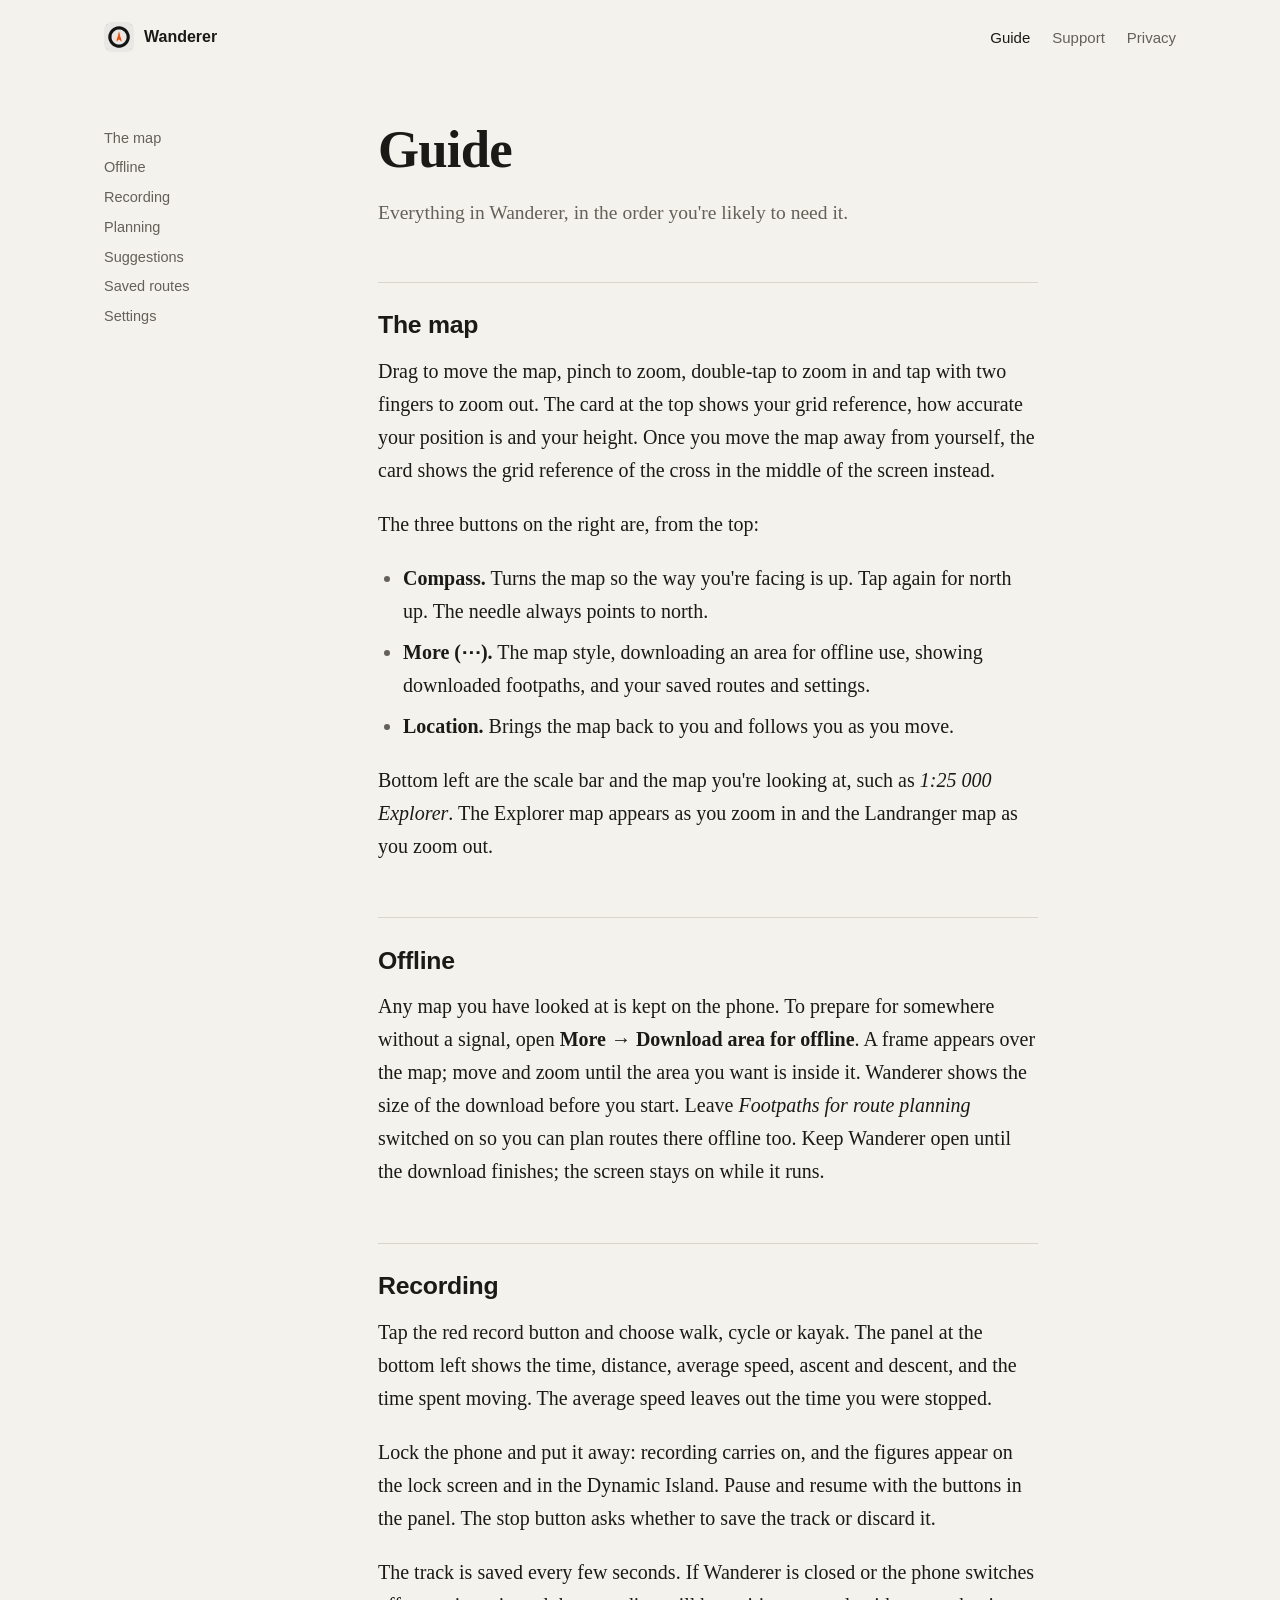
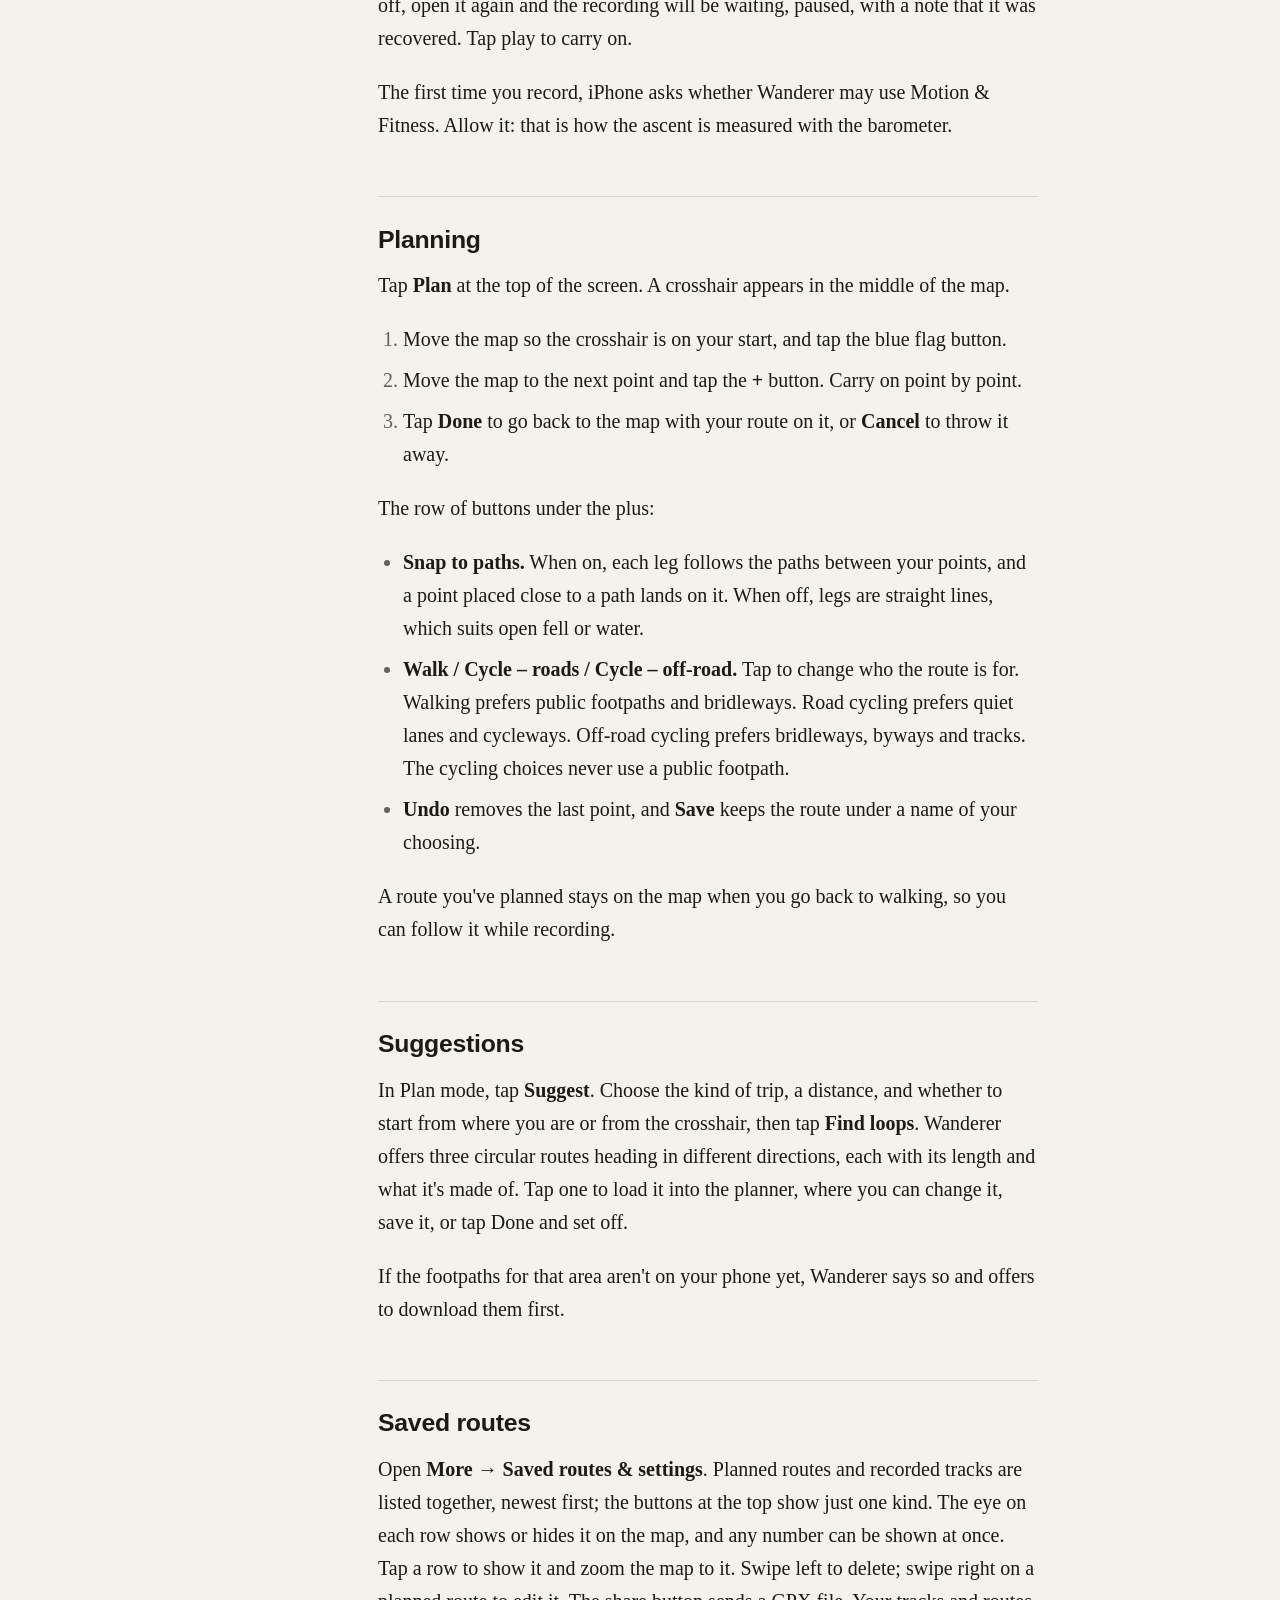
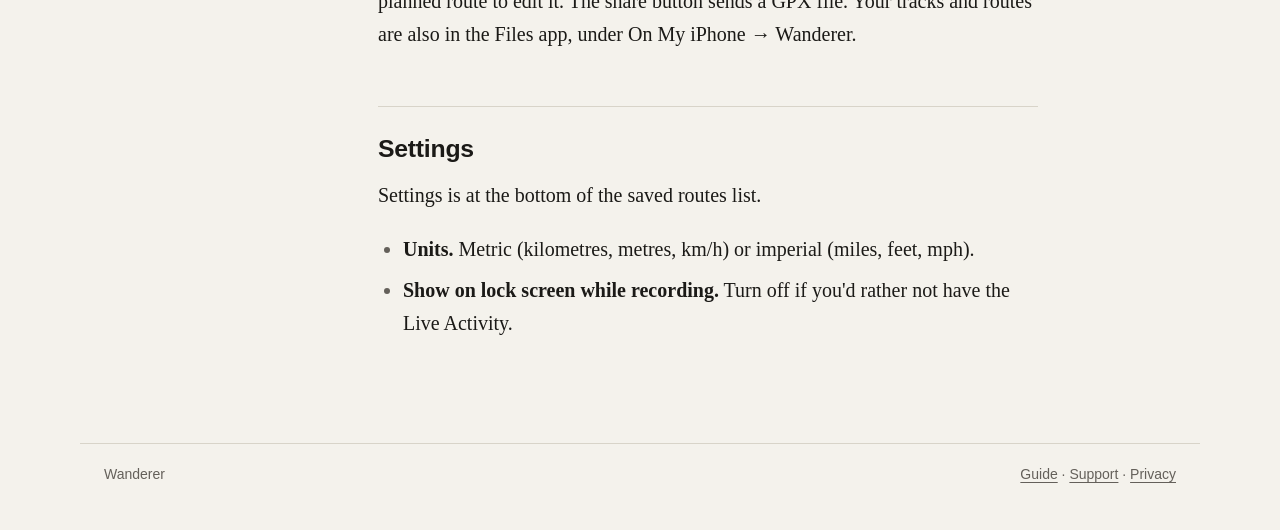
==== guide.html @ 8d90dc20 "Wanderer website: home, guide, support and privacy Same layout and type as the CubeCam site, with si" ====
<!doctype html>
<html lang="en-GB">
<head>
<meta charset="utf-8">
<meta name="viewport" content="width=device-width, initial-scale=1, viewport-fit=cover">
<title>Guide · Wanderer</title>
<meta name="description" content="How to use Wanderer: the map, offline areas, recording, planning, suggested loops, saved routes and settings.">
<link rel="icon" href="img/icon.png">
<link rel="apple-touch-icon" href="img/apple-touch-icon.png">
<link rel="stylesheet" href="site.css">
</head>
<body>
<header class="site gutter">
  <a class="name" href="./"><img src="img/icon.png" alt="" width="30" height="30">Wanderer</a>
  <nav><a href="guide.html" aria-current="page">Guide</a><a href="support.html">Support</a><a href="privacy.html">Privacy</a></nav>
</header>

<main class="doc gutter">
  <ol class="contents">
    <li><a href="#map">The map</a></li>
    <li><a href="#offline">Offline</a></li>
    <li><a href="#recording">Recording</a></li>
    <li><a href="#planning">Planning</a></li>
    <li><a href="#suggestions">Suggestions</a></li>
    <li><a href="#saved">Saved routes</a></li>
    <li><a href="#settings">Settings</a></li>
  </ol>
  <article>
    <h1>Guide</h1>
    <p class="lead">Everything in Wanderer, in the order you're likely to need it.</p>

    <h2 id="map">The map</h2>
    <p>Drag to move the map, pinch to zoom, double-tap to zoom in and tap with two fingers to zoom out. The card at the top shows your grid reference, how accurate your position is and your height. Once you move the map away from yourself, the card shows the grid reference of the cross in the middle of the screen instead.</p>
    <p>The three buttons on the right are, from the top:</p>
    <ul>
      <li><strong>Compass.</strong> Turns the map so the way you're facing is up. Tap again for north up. The needle always points to north.</li>
      <li><strong>More (⋯).</strong> The map style, downloading an area for offline use, showing downloaded footpaths, and your saved routes and settings.</li>
      <li><strong>Location.</strong> Brings the map back to you and follows you as you move.</li>
    </ul>
    <p>Bottom left are the scale bar and the map you're looking at, such as <em>1:25 000 Explorer</em>. The Explorer map appears as you zoom in and the Landranger map as you zoom out.</p>

    <h2 id="offline">Offline</h2>
    <p>Any map you have looked at is kept on the phone. To prepare for somewhere without a signal, open <strong>More → Download area for offline</strong>. A frame appears over the map; move and zoom until the area you want is inside it. Wanderer shows the size of the download before you start. Leave <em>Footpaths for route planning</em> switched on so you can plan routes there offline too. Keep Wanderer open until the download finishes; the screen stays on while it runs.</p>

    <h2 id="recording">Recording</h2>
    <p>Tap the red record button and choose walk, cycle or kayak. The panel at the bottom left shows the time, distance, average speed, ascent and descent, and the time spent moving. The average speed leaves out the time you were stopped.</p>
    <p>Lock the phone and put it away: recording carries on, and the figures appear on the lock screen and in the Dynamic Island. Pause and resume with the buttons in the panel. The stop button asks whether to save the track or discard it.</p>
    <p>The track is saved every few seconds. If Wanderer is closed or the phone switches off, open it again and the recording will be waiting, paused, with a note that it was recovered. Tap play to carry on.</p>
    <p>The first time you record, iPhone asks whether Wanderer may use Motion &amp; Fitness. Allow it: that is how the ascent is measured with the barometer.</p>

    <h2 id="planning">Planning</h2>
    <p>Tap <strong>Plan</strong> at the top of the screen. A crosshair appears in the middle of the map.</p>
    <ol>
      <li>Move the map so the crosshair is on your start, and tap the blue flag button.</li>
      <li>Move the map to the next point and tap the <strong>+</strong> button. Carry on point by point.</li>
      <li>Tap <strong>Done</strong> to go back to the map with your route on it, or <strong>Cancel</strong> to throw it away.</li>
    </ol>
    <p>The row of buttons under the plus:</p>
    <ul>
      <li><strong>Snap to paths.</strong> When on, each leg follows the paths between your points, and a point placed close to a path lands on it. When off, legs are straight lines, which suits open fell or water.</li>
      <li><strong>Walk / Cycle – roads / Cycle – off-road.</strong> Tap to change who the route is for. Walking prefers public footpaths and bridleways. Road cycling prefers quiet lanes and cycleways. Off-road cycling prefers bridleways, byways and tracks. The cycling choices never use a public footpath.</li>
      <li><strong>Undo</strong> removes the last point, and <strong>Save</strong> keeps the route under a name of your choosing.</li>
    </ul>
    <p>A route you've planned stays on the map when you go back to walking, so you can follow it while recording.</p>

    <h2 id="suggestions">Suggestions</h2>
    <p>In Plan mode, tap <strong>Suggest</strong>. Choose the kind of trip, a distance, and whether to start from where you are or from the crosshair, then tap <strong>Find loops</strong>. Wanderer offers three circular routes heading in different directions, each with its length and what it's made of. Tap one to load it into the planner, where you can change it, save it, or tap Done and set off.</p>
    <p>If the footpaths for that area aren't on your phone yet, Wanderer says so and offers to download them first.</p>

    <h2 id="saved">Saved routes</h2>
    <p>Open <strong>More → Saved routes &amp; settings</strong>. Planned routes and recorded tracks are listed together, newest first; the buttons at the top show just one kind. The eye on each row shows or hides it on the map, and any number can be shown at once. Tap a row to show it and zoom the map to it. Swipe left to delete; swipe right on a planned route to edit it. The share button sends a GPX file. Your tracks and routes are also in the Files app, under On My iPhone → Wanderer.</p>

    <h2 id="settings">Settings</h2>
    <p>Settings is at the bottom of the saved routes list.</p>
    <ul>
      <li><strong>Units.</strong> Metric (kilometres, metres, km/h) or imperial (miles, feet, mph).</li>
      <li><strong>Show on lock screen while recording.</strong> Turn off if you'd rather not have the Live Activity.</li>
    </ul>
  </article>
</main>

<footer class="gutter"><span>Wanderer</span><span><a href="guide.html">Guide</a> · <a href="support.html">Support</a> · <a href="privacy.html">Privacy</a></span></footer>
</body>
</html>
---- site.css ----
/* Photographs carry the page. Paper for reading, a dark band where the pictures are judged,
   a serif for text and a quiet sans for labels. Links in the icon's orange. */
:root {
  --paper: #F4F2EC;
  --paper-2: #E9E6DD;
  --ink: #1B1A17;
  --quiet: #64605A;
  --rule: #D8D4C9;
  --link: #B23A00;
  --dark: #121211;
  --dark-ink: #EDEBE5;
  --dark-quiet: #9C988F;
  --sans: -apple-system, BlinkMacSystemFont, "Helvetica Neue", Helvetica, Arial, sans-serif;
  --serif: Charter, "Iowan Old Style", "Palatino Linotype", Georgia, serif;
}
@media (prefers-color-scheme: dark) {
  :root {
    --paper: #171715;
    --paper-2: #1F1F1C;
    --ink: #E9E7E1;
    --quiet: #A5A198;
    --rule: #34332E;
    --link: #F08A5D;
  }
}

* { box-sizing: border-box; }
html { -webkit-text-size-adjust: 100%; }
body { margin: 0; background: var(--paper); color: var(--ink); font: 20px/1.65 var(--serif); }
img { max-width: 100%; height: auto; display: block; }
a { color: var(--link); text-underline-offset: 3px; text-decoration-thickness: 1px; }
h1, h2, h3 { font-family: var(--sans); line-height: 1.2; text-wrap: balance; margin: 0; }
h2 { font-size: 1.55rem; font-weight: 650; letter-spacing: -0.01em; margin: 2.2em 0 0.6em; }
h3 { font-size: 1.08rem; font-weight: 650; margin: 1.6em 0 0.4em; }
p, ul, ol, dl, table { margin: 0 0 1.05em; }
ul, ol { padding-left: 1.25em; }
li { margin-bottom: 0.4em; }
li::marker { color: var(--quiet); }
strong { font-weight: 700; }

.measure { max-width: 660px; margin-left: auto; margin-right: auto; }
.gutter { padding-left: max(24px, env(safe-area-inset-left)); padding-right: max(24px, env(safe-area-inset-right)); }

/* header */
header.site { display: flex; justify-content: space-between; align-items: center; gap: 12px; flex-wrap: wrap;
  max-width: 1120px; margin: 0 auto; padding-top: 22px; padding-bottom: 22px; font: 15px var(--sans); }
header.site .name { display: flex; align-items: center; gap: 10px; color: var(--ink); text-decoration: none; font-weight: 650; font-size: 16px; }
header.site .name img { border-radius: 8px; }
header.site nav { display: flex; gap: 22px; }
header.site nav a { color: var(--quiet); text-decoration: none; }
header.site nav a:hover, header.site nav a[aria-current] { color: var(--ink); }

/* opening */
.opening { max-width: 1120px; margin: 0 auto; padding-top: 48px; padding-bottom: 56px;
  display: grid; grid-template-columns: minmax(0, 1fr) minmax(0, 1fr); gap: 56px; align-items: end; }
.opening h1 { font-family: var(--serif); font-weight: 700; font-size: clamp(3.2rem, 8vw, 5.6rem); line-height: 1; letter-spacing: -0.02em; margin-bottom: 0.35em; }
.opening .lead { font-size: 1.32rem; line-height: 1.5; margin: 0; }
.opening .text p { color: var(--quiet); }
.opening .text p:last-child { margin-bottom: 0; }
@media (max-width: 820px) { .opening { grid-template-columns: 1fr; gap: 24px; padding-top: 24px; } }

/* the darkroom band */
.darkroom { background: var(--dark); color: var(--dark-ink); padding-top: 56px; padding-bottom: 64px; }
.darkroom .inner { max-width: 1120px; margin: 0 auto; }
.darkroom h2 { color: var(--dark-ink); margin-top: 0; }
.darkroom p { color: var(--dark-quiet); }
.darkroom a { color: #F2A27C; }
.compare { position: relative; overflow: hidden; background: #000; cursor: ew-resize; touch-action: none; user-select: none; -webkit-user-select: none; border-radius: 4px; }
/* The before picture sets the size: landscape fills the width, portrait is held to the screen height. */
.compare { width: fit-content; max-width: 100%; margin: 0 auto; }
.compare img { width: auto; max-width: 100%; max-height: 82vh; -webkit-user-drag: none; user-select: none; -webkit-user-select: none; pointer-events: none; }
.compare .after { position: absolute; inset: 0; clip-path: inset(0 0 0 var(--cut, 50%)); }
.compare .after img { width: 100%; height: 100%; object-fit: cover; }
.compare .bar { position: absolute; top: 0; bottom: 0; left: var(--cut, 50%); width: 1px; background: rgba(255,255,255,.9); pointer-events: none; }
.compare .label { position: absolute; bottom: 12px; font: 600 12px var(--sans); letter-spacing: .04em; color: #fff; text-shadow: 0 1px 3px rgba(0,0,0,.7); pointer-events: none; }
.compare .label.l { left: 14px; } .compare .label.r { right: 14px; }
.compare-note { font: 14px var(--sans); color: var(--dark-quiet); margin: 10px 0 0; }
.compare-note button { font: inherit; background: none; border: 0; padding: 0; color: #F2A27C; text-decoration: underline; text-underline-offset: 3px; cursor: pointer; }
.chooser { display: grid; grid-template-columns: minmax(0, 1.75fr) minmax(0, 1fr); gap: 44px; align-items: start; }
.chooser .picture { position: sticky; top: 24px; }
.scenes { display: flex; gap: 8px; margin-top: 14px; flex-wrap: wrap; }
.scenes button { width: 54px; height: 54px; padding: 0; border: 0; border-radius: 3px; overflow: hidden; cursor: pointer; opacity: .55; outline: 1px solid transparent; outline-offset: 3px; background: #000; }
.scenes button[aria-pressed="true"] { opacity: 1; outline-color: var(--dark-ink); }
.scenes button:hover { opacity: .9; }
.scenes button:focus-visible { outline-color: var(--dark-ink); }
.scenes img { width: 100%; height: 100%; object-fit: cover; }
@media (max-width: 900px) { .chooser { grid-template-columns: 1fr; gap: 28px; } .chooser .picture { position: static; } }
.look-list { list-style: none; margin: 0; padding: 0; }
.look-list li { margin: 0; border-top: 1px solid #2B2A27; }
.look-list li:last-child { border-bottom: 1px solid #2B2A27; }
.look-list button { display: block; width: 100%; text-align: left; background: none; border: 0; padding: 13px 0 14px; cursor: pointer; color: var(--dark-quiet); font: inherit; }
.look-list .n { font: 650 17px var(--sans); color: #8F8B83; }
.look-list .c { font: 13px var(--sans); color: #6E6B64; margin-left: 6px; }
.look-list .d { display: none; font-size: 16px; line-height: 1.5; margin-top: 4px; color: var(--dark-quiet); }
.look-list button:hover .n { color: var(--dark-ink); }
.look-list button[aria-pressed="true"] .n { color: #fff; }
.look-list button[aria-pressed="true"] .c { color: var(--dark-quiet); }
.look-list button[aria-pressed="true"] .d { display: block; }
.look-list button:focus-visible { outline: 1px solid var(--dark-ink); outline-offset: 2px; }

/* screenshots */
.screens { background: var(--paper-2); padding-top: 48px; padding-bottom: 48px; }
.screens .row { max-width: 1120px; margin: 0 auto; display: grid; grid-template-columns: repeat(3, minmax(0, 1fr)); gap: 32px; }
@media (max-width: 760px) { .screens .row { grid-template-columns: 1fr; max-width: 300px; } }
.screens figure { margin: 0; }
.screens img { border-radius: 22px; box-shadow: 0 1px 2px rgba(0,0,0,.12), 0 12px 30px -12px rgba(0,0,0,.3); }
figcaption { font: 14px/1.45 var(--sans); color: var(--quiet); margin-top: 12px; }

section.text { padding-top: 24px; padding-bottom: 8px; }
section.text > h2:first-child { margin-top: 1.4em; }

/* guide and other documents */
.doc { max-width: 1120px; margin: 0 auto; display: grid; grid-template-columns: 210px minmax(0, 660px); gap: 64px; padding-top: 16px; padding-bottom: 40px; }
.doc .contents { position: sticky; top: 24px; align-self: start; font: 14.5px/1.5 var(--sans); padding: 0; margin: 2.6em 0 0; list-style: none; }
.doc .contents li { margin-bottom: 8px; }
.doc .contents a { color: var(--quiet); text-decoration: none; }
.doc .contents a:hover { color: var(--ink); }
.doc h1 { font-family: var(--serif); font-weight: 700; font-size: clamp(2.4rem, 5vw, 3.3rem); line-height: 1.05; letter-spacing: -0.015em; margin: 0.6em 0 0.4em; }
.doc .lead { font-size: 1.22rem; line-height: 1.5; color: var(--quiet); }
.doc h2 { scroll-margin-top: 20px; padding-top: 1.1em; border-top: 1px solid var(--rule); }
.doc h3 { scroll-margin-top: 20px; }
@media (max-width: 900px) { .doc { grid-template-columns: 1fr; gap: 0; } .doc .contents { position: static; columns: 2; column-gap: 24px; margin-top: 1em; } }

.aside-shot { float: right; width: 210px; margin: 0.3em 0 1em 32px; }
.aside-shot img { border-radius: 20px; box-shadow: 0 1px 2px rgba(0,0,0,.12), 0 10px 26px -12px rgba(0,0,0,.3); }
@media (max-width: 560px) { .aside-shot { float: none; width: 230px; margin: 1.2em auto; } }
h2 { clear: both; }

table.plain { width: 100%; border-collapse: collapse; font-size: 17px; line-height: 1.5; }
table.plain th, table.plain td { text-align: left; padding: 9px 14px 9px 0; border-bottom: 1px solid var(--rule); vertical-align: top; }
table.plain th { white-space: nowrap; font: 650 15px var(--sans); padding-top: 11px; }

footer { max-width: 1120px; margin: 3em auto 0; padding-top: 22px; padding-bottom: 48px; border-top: 1px solid var(--rule); font: 14px var(--sans); color: var(--quiet); display: flex; justify-content: space-between; flex-wrap: wrap; gap: 10px; }
footer a { color: var(--quiet); }
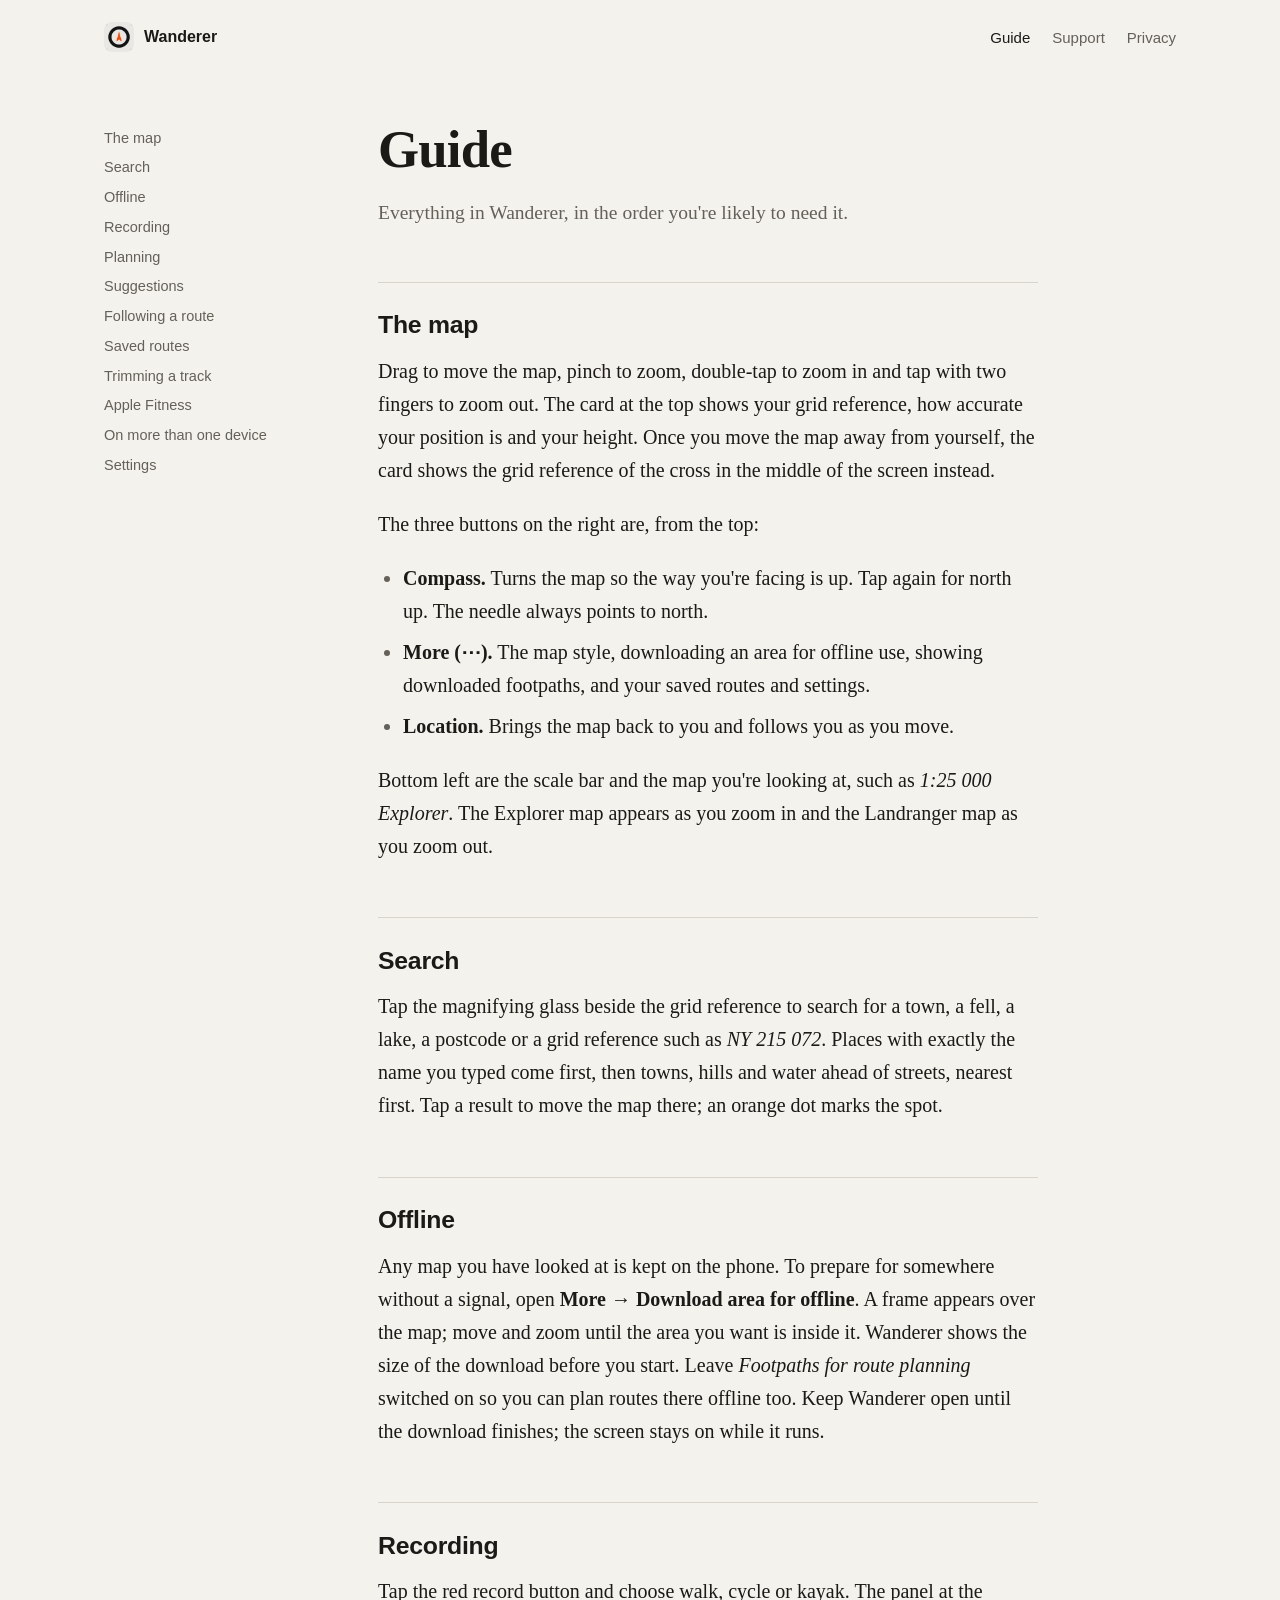
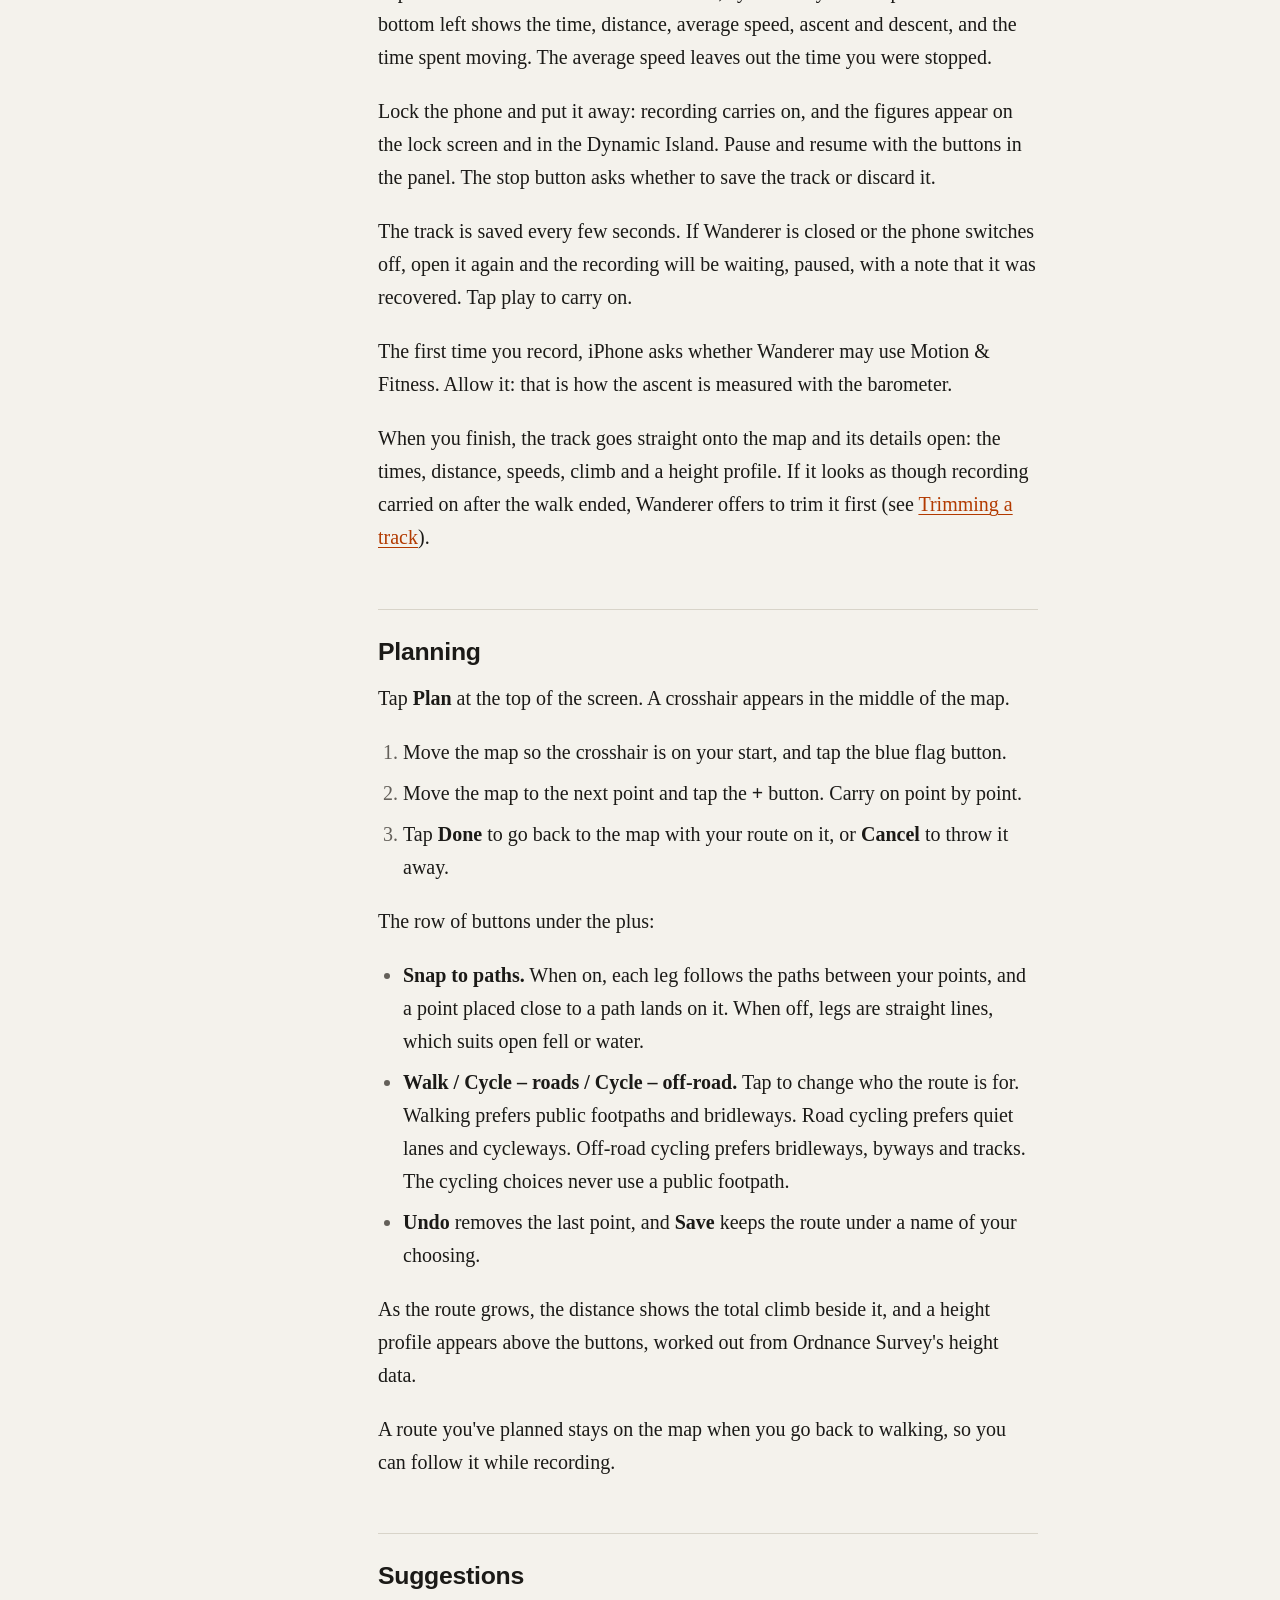
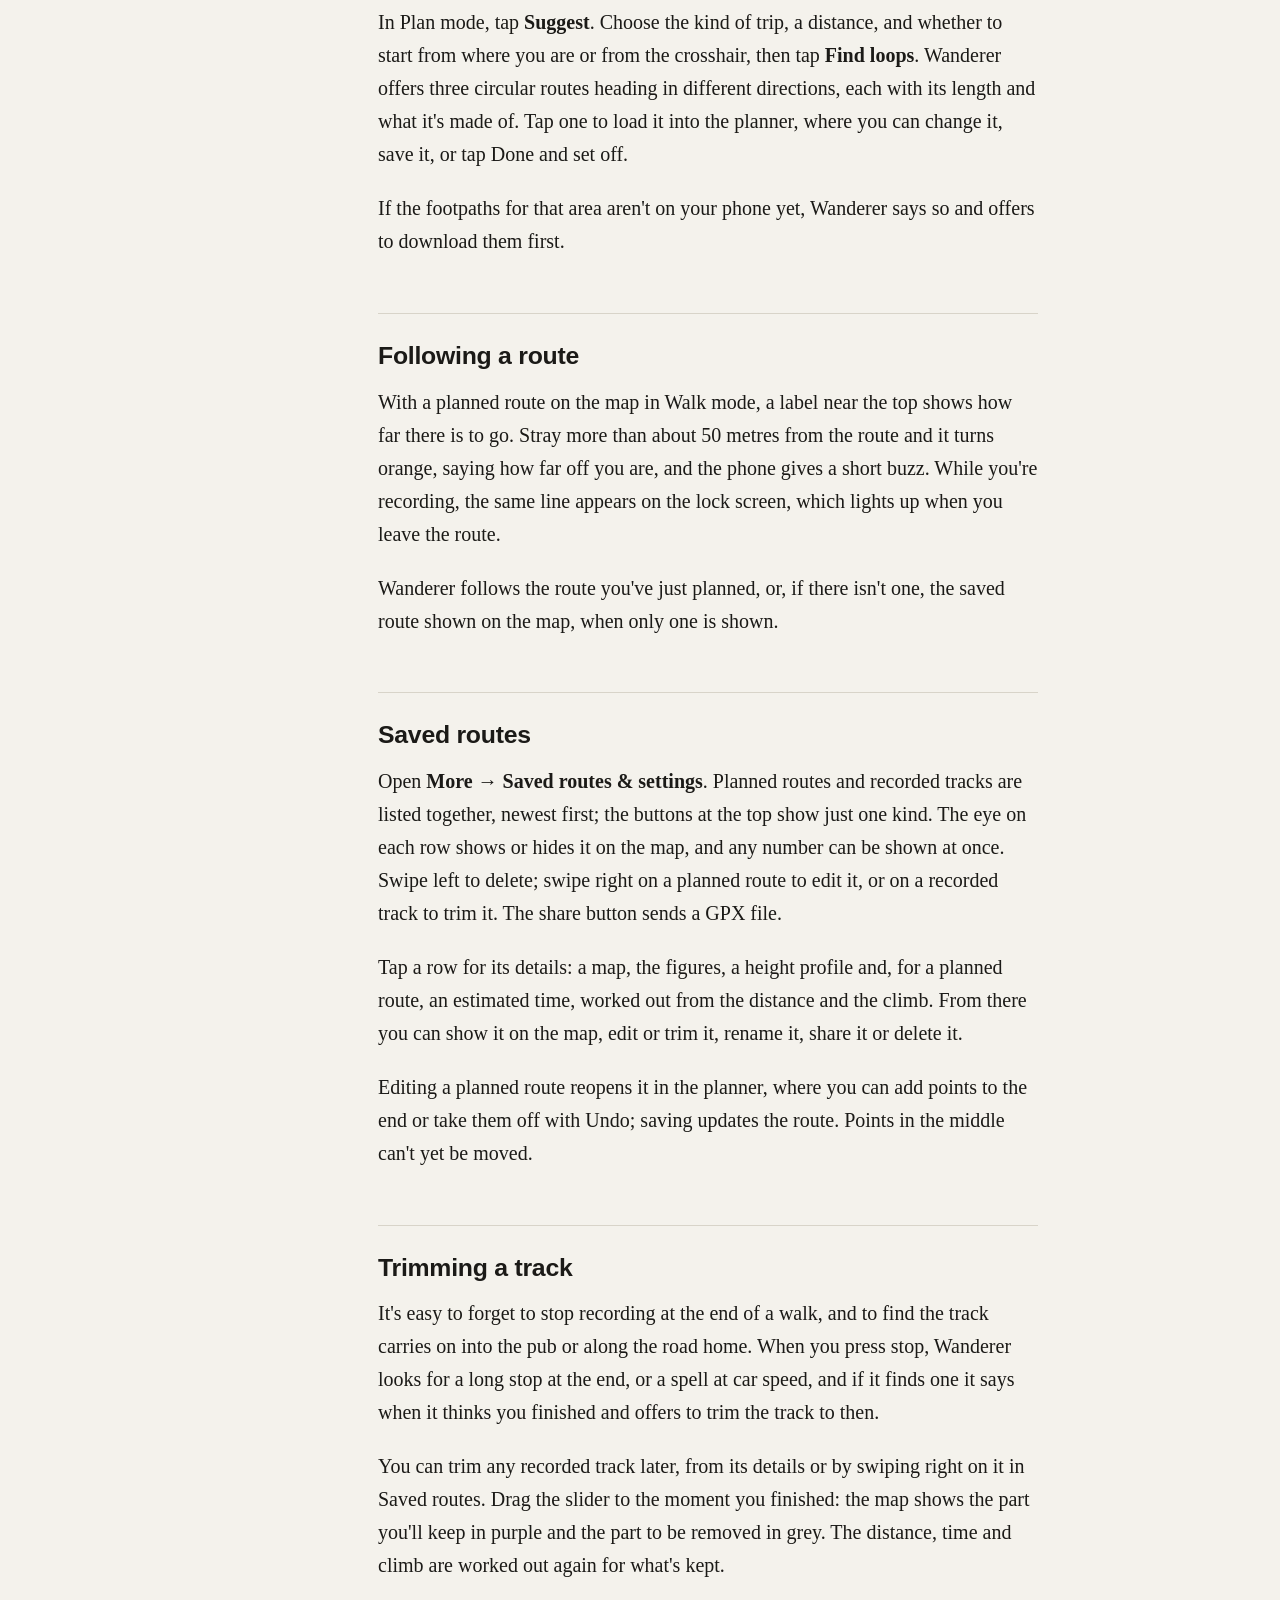
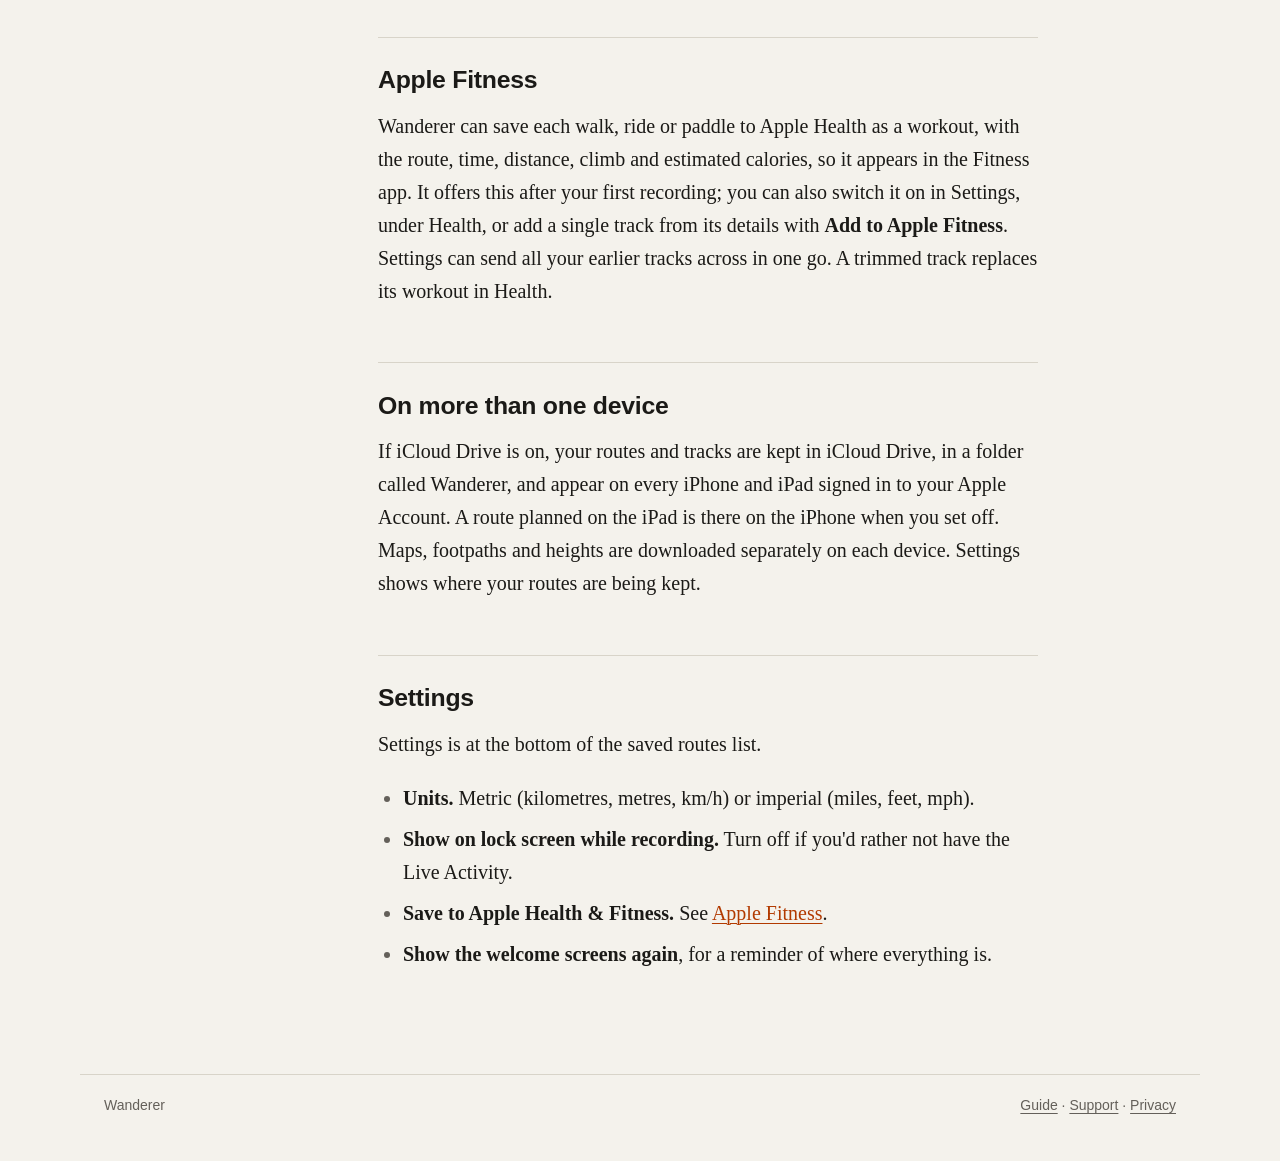
==== commit 73be1133: "Website: iCloud, Apple Health, search, trimming, following, heights, details Privacy now covers iClo" ====
--- a/guide.html
+++ b/guide.html
@@ -18,11 +18,16 @@
 <main class="doc gutter">
   <ol class="contents">
     <li><a href="#map">The map</a></li>
+    <li><a href="#search">Search</a></li>
     <li><a href="#offline">Offline</a></li>
     <li><a href="#recording">Recording</a></li>
     <li><a href="#planning">Planning</a></li>
     <li><a href="#suggestions">Suggestions</a></li>
+    <li><a href="#following">Following a route</a></li>
     <li><a href="#saved">Saved routes</a></li>
+    <li><a href="#trimming">Trimming a track</a></li>
+    <li><a href="#fitness">Apple Fitness</a></li>
+    <li><a href="#devices">On more than one device</a></li>
     <li><a href="#settings">Settings</a></li>
   </ol>
   <article>
@@ -39,6 +44,9 @@
     </ul>
     <p>Bottom left are the scale bar and the map you're looking at, such as <em>1:25 000 Explorer</em>. The Explorer map appears as you zoom in and the Landranger map as you zoom out.</p>
 
+    <h2 id="search">Search</h2>
+    <p>Tap the magnifying glass beside the grid reference to search for a town, a fell, a lake, a postcode or a grid reference such as <em>NY 215 072</em>. Places with exactly the name you typed come first, then towns, hills and water ahead of streets, nearest first. Tap a result to move the map there; an orange dot marks the spot.</p>
+
     <h2 id="offline">Offline</h2>
     <p>Any map you have looked at is kept on the phone. To prepare for somewhere without a signal, open <strong>More → Download area for offline</strong>. A frame appears over the map; move and zoom until the area you want is inside it. Wanderer shows the size of the download before you start. Leave <em>Footpaths for route planning</em> switched on so you can plan routes there offline too. Keep Wanderer open until the download finishes; the screen stays on while it runs.</p>
 
@@ -47,6 +55,7 @@
     <p>Lock the phone and put it away: recording carries on, and the figures appear on the lock screen and in the Dynamic Island. Pause and resume with the buttons in the panel. The stop button asks whether to save the track or discard it.</p>
     <p>The track is saved every few seconds. If Wanderer is closed or the phone switches off, open it again and the recording will be waiting, paused, with a note that it was recovered. Tap play to carry on.</p>
     <p>The first time you record, iPhone asks whether Wanderer may use Motion &amp; Fitness. Allow it: that is how the ascent is measured with the barometer.</p>
+    <p>When you finish, the track goes straight onto the map and its details open: the times, distance, speeds, climb and a height profile. If it looks as though recording carried on after the walk ended, Wanderer offers to trim it first (see <a href="#trimming">Trimming a track</a>).</p>
 
     <h2 id="planning">Planning</h2>
     <p>Tap <strong>Plan</strong> at the top of the screen. A crosshair appears in the middle of the map.</p>
@@ -61,20 +70,39 @@
       <li><strong>Walk / Cycle – roads / Cycle – off-road.</strong> Tap to change who the route is for. Walking prefers public footpaths and bridleways. Road cycling prefers quiet lanes and cycleways. Off-road cycling prefers bridleways, byways and tracks. The cycling choices never use a public footpath.</li>
       <li><strong>Undo</strong> removes the last point, and <strong>Save</strong> keeps the route under a name of your choosing.</li>
     </ul>
+    <p>As the route grows, the distance shows the total climb beside it, and a height profile appears above the buttons, worked out from Ordnance Survey's height data.</p>
     <p>A route you've planned stays on the map when you go back to walking, so you can follow it while recording.</p>
 
     <h2 id="suggestions">Suggestions</h2>
     <p>In Plan mode, tap <strong>Suggest</strong>. Choose the kind of trip, a distance, and whether to start from where you are or from the crosshair, then tap <strong>Find loops</strong>. Wanderer offers three circular routes heading in different directions, each with its length and what it's made of. Tap one to load it into the planner, where you can change it, save it, or tap Done and set off.</p>
     <p>If the footpaths for that area aren't on your phone yet, Wanderer says so and offers to download them first.</p>
 
+    <h2 id="following">Following a route</h2>
+    <p>With a planned route on the map in Walk mode, a label near the top shows how far there is to go. Stray more than about 50 metres from the route and it turns orange, saying how far off you are, and the phone gives a short buzz. While you're recording, the same line appears on the lock screen, which lights up when you leave the route.</p>
+    <p>Wanderer follows the route you've just planned, or, if there isn't one, the saved route shown on the map, when only one is shown.</p>
+
     <h2 id="saved">Saved routes</h2>
-    <p>Open <strong>More → Saved routes &amp; settings</strong>. Planned routes and recorded tracks are listed together, newest first; the buttons at the top show just one kind. The eye on each row shows or hides it on the map, and any number can be shown at once. Tap a row to show it and zoom the map to it. Swipe left to delete; swipe right on a planned route to edit it. The share button sends a GPX file. Your tracks and routes are also in the Files app, under On My iPhone → Wanderer.</p>
+    <p>Open <strong>More → Saved routes &amp; settings</strong>. Planned routes and recorded tracks are listed together, newest first; the buttons at the top show just one kind. The eye on each row shows or hides it on the map, and any number can be shown at once. Swipe left to delete; swipe right on a planned route to edit it, or on a recorded track to trim it. The share button sends a GPX file.</p>
+    <p>Tap a row for its details: a map, the figures, a height profile and, for a planned route, an estimated time, worked out from the distance and the climb. From there you can show it on the map, edit or trim it, rename it, share it or delete it.</p>
+    <p>Editing a planned route reopens it in the planner, where you can add points to the end or take them off with Undo; saving updates the route. Points in the middle can't yet be moved.</p>
+
+    <h2 id="trimming">Trimming a track</h2>
+    <p>It's easy to forget to stop recording at the end of a walk, and to find the track carries on into the pub or along the road home. When you press stop, Wanderer looks for a long stop at the end, or a spell at car speed, and if it finds one it says when it thinks you finished and offers to trim the track to then.</p>
+    <p>You can trim any recorded track later, from its details or by swiping right on it in Saved routes. Drag the slider to the moment you finished: the map shows the part you'll keep in purple and the part to be removed in grey. The distance, time and climb are worked out again for what's kept.</p>
+
+    <h2 id="fitness">Apple Fitness</h2>
+    <p>Wanderer can save each walk, ride or paddle to Apple Health as a workout, with the route, time, distance, climb and estimated calories, so it appears in the Fitness app. It offers this after your first recording; you can also switch it on in Settings, under Health, or add a single track from its details with <strong>Add to Apple Fitness</strong>. Settings can send all your earlier tracks across in one go. A trimmed track replaces its workout in Health.</p>
+
+    <h2 id="devices">On more than one device</h2>
+    <p>If iCloud Drive is on, your routes and tracks are kept in iCloud Drive, in a folder called Wanderer, and appear on every iPhone and iPad signed in to your Apple Account. A route planned on the iPad is there on the iPhone when you set off. Maps, footpaths and heights are downloaded separately on each device. Settings shows where your routes are being kept.</p>
 
     <h2 id="settings">Settings</h2>
     <p>Settings is at the bottom of the saved routes list.</p>
     <ul>
       <li><strong>Units.</strong> Metric (kilometres, metres, km/h) or imperial (miles, feet, mph).</li>
       <li><strong>Show on lock screen while recording.</strong> Turn off if you'd rather not have the Live Activity.</li>
+      <li><strong>Save to Apple Health &amp; Fitness.</strong> See <a href="#fitness">Apple Fitness</a>.</li>
+      <li><strong>Show the welcome screens again</strong>, for a reminder of where everything is.</li>
     </ul>
   </article>
 </main>
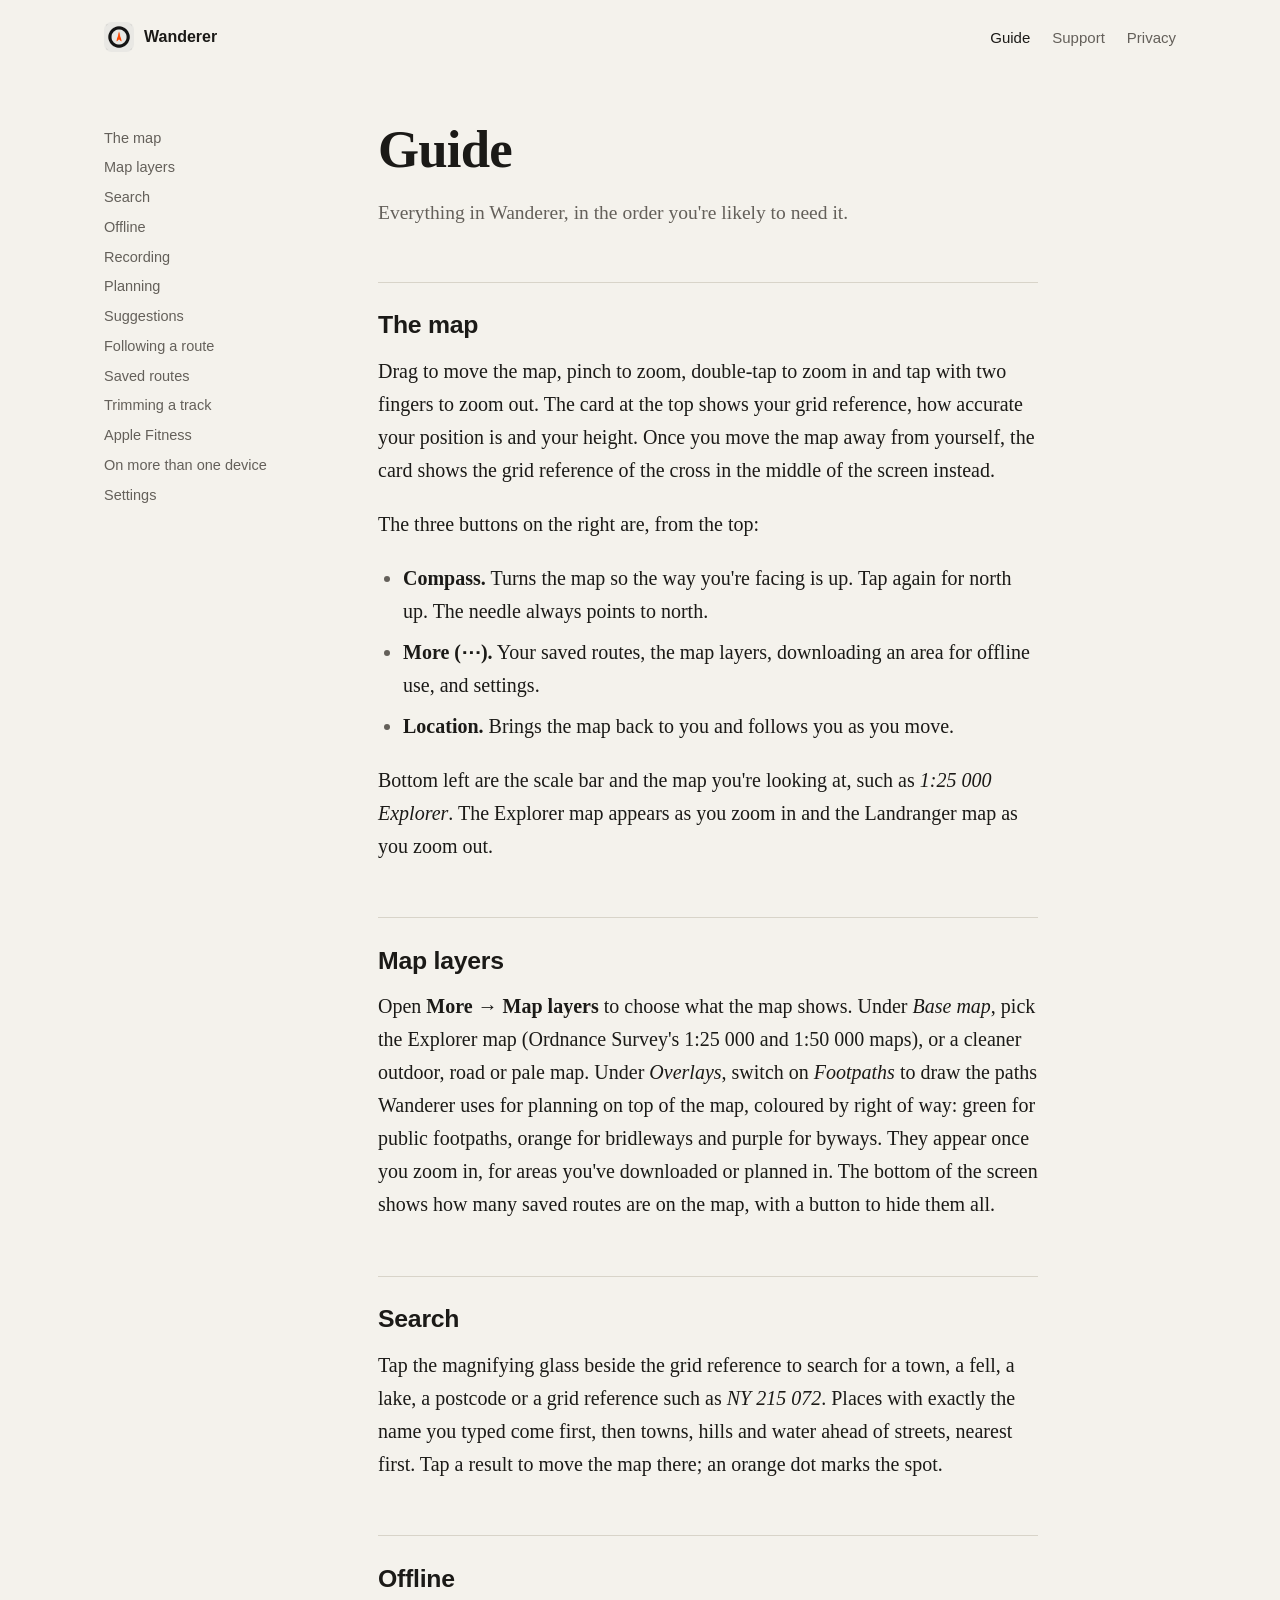
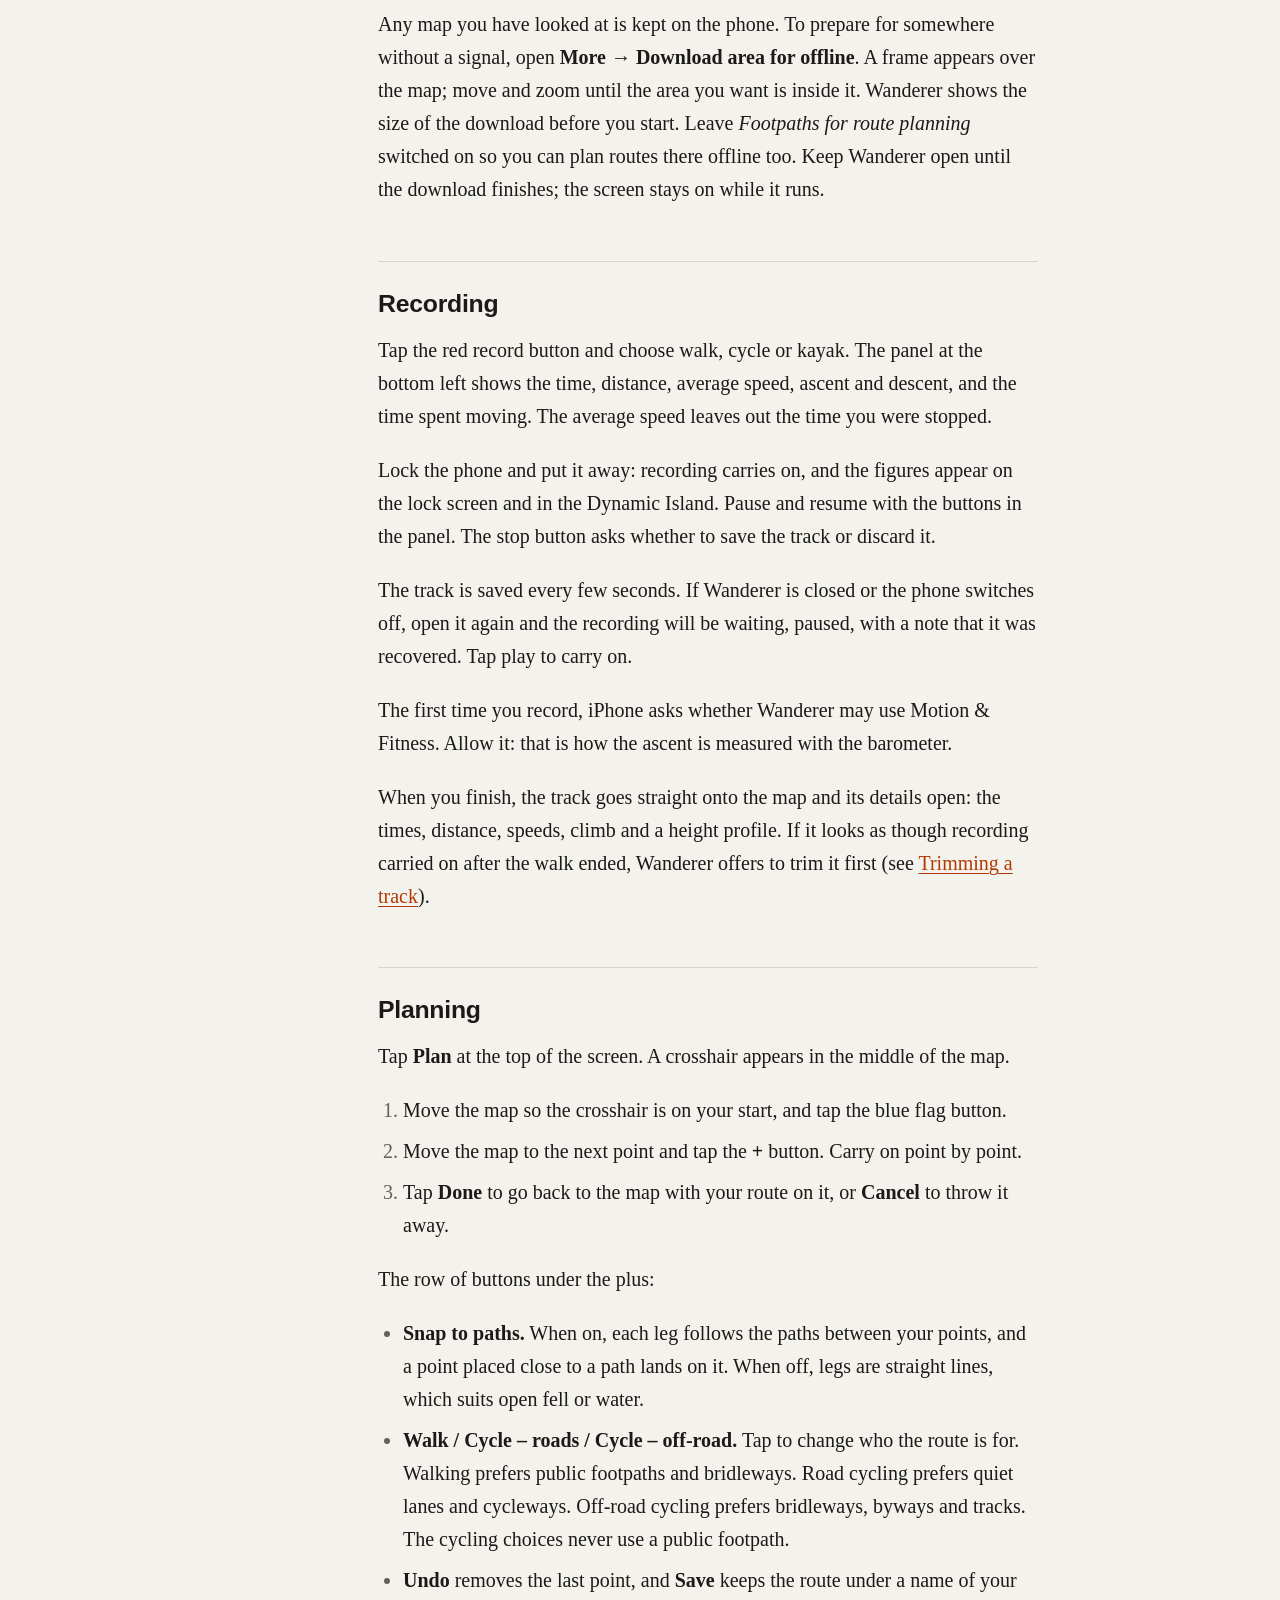
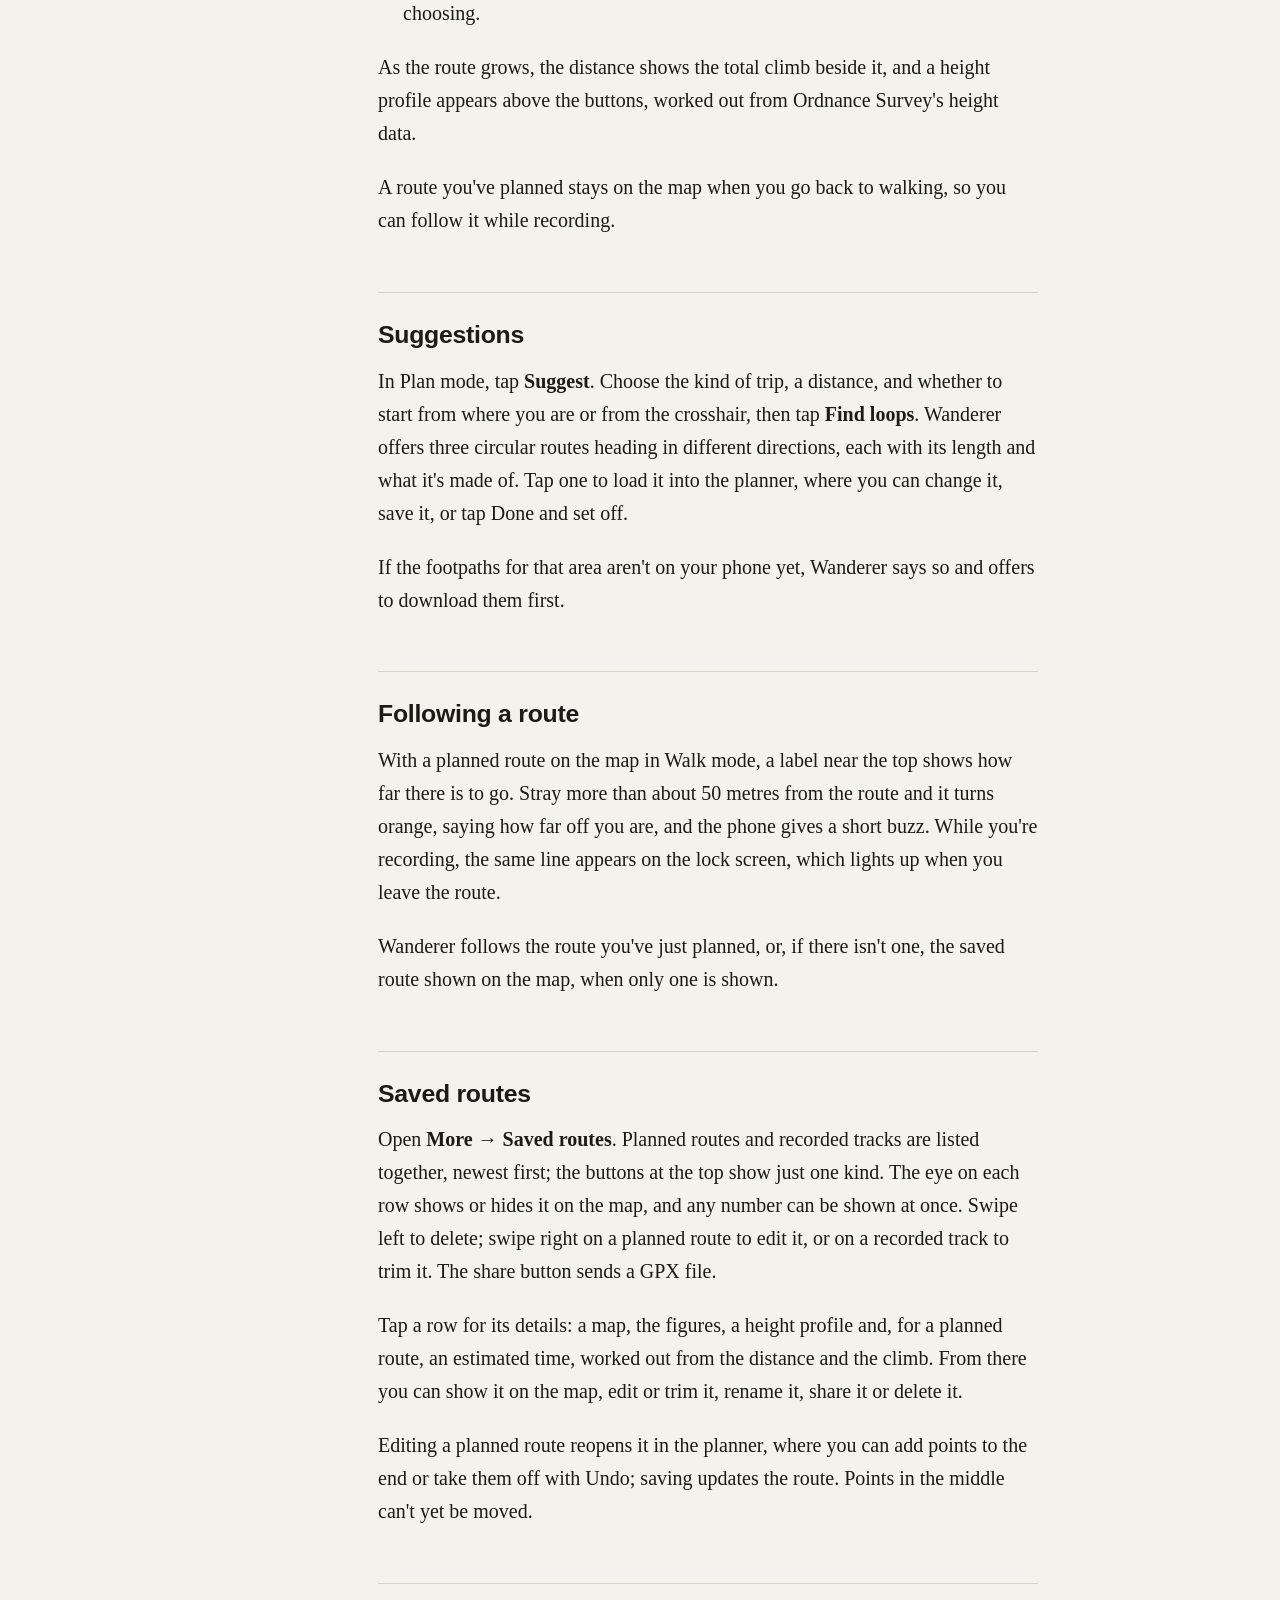
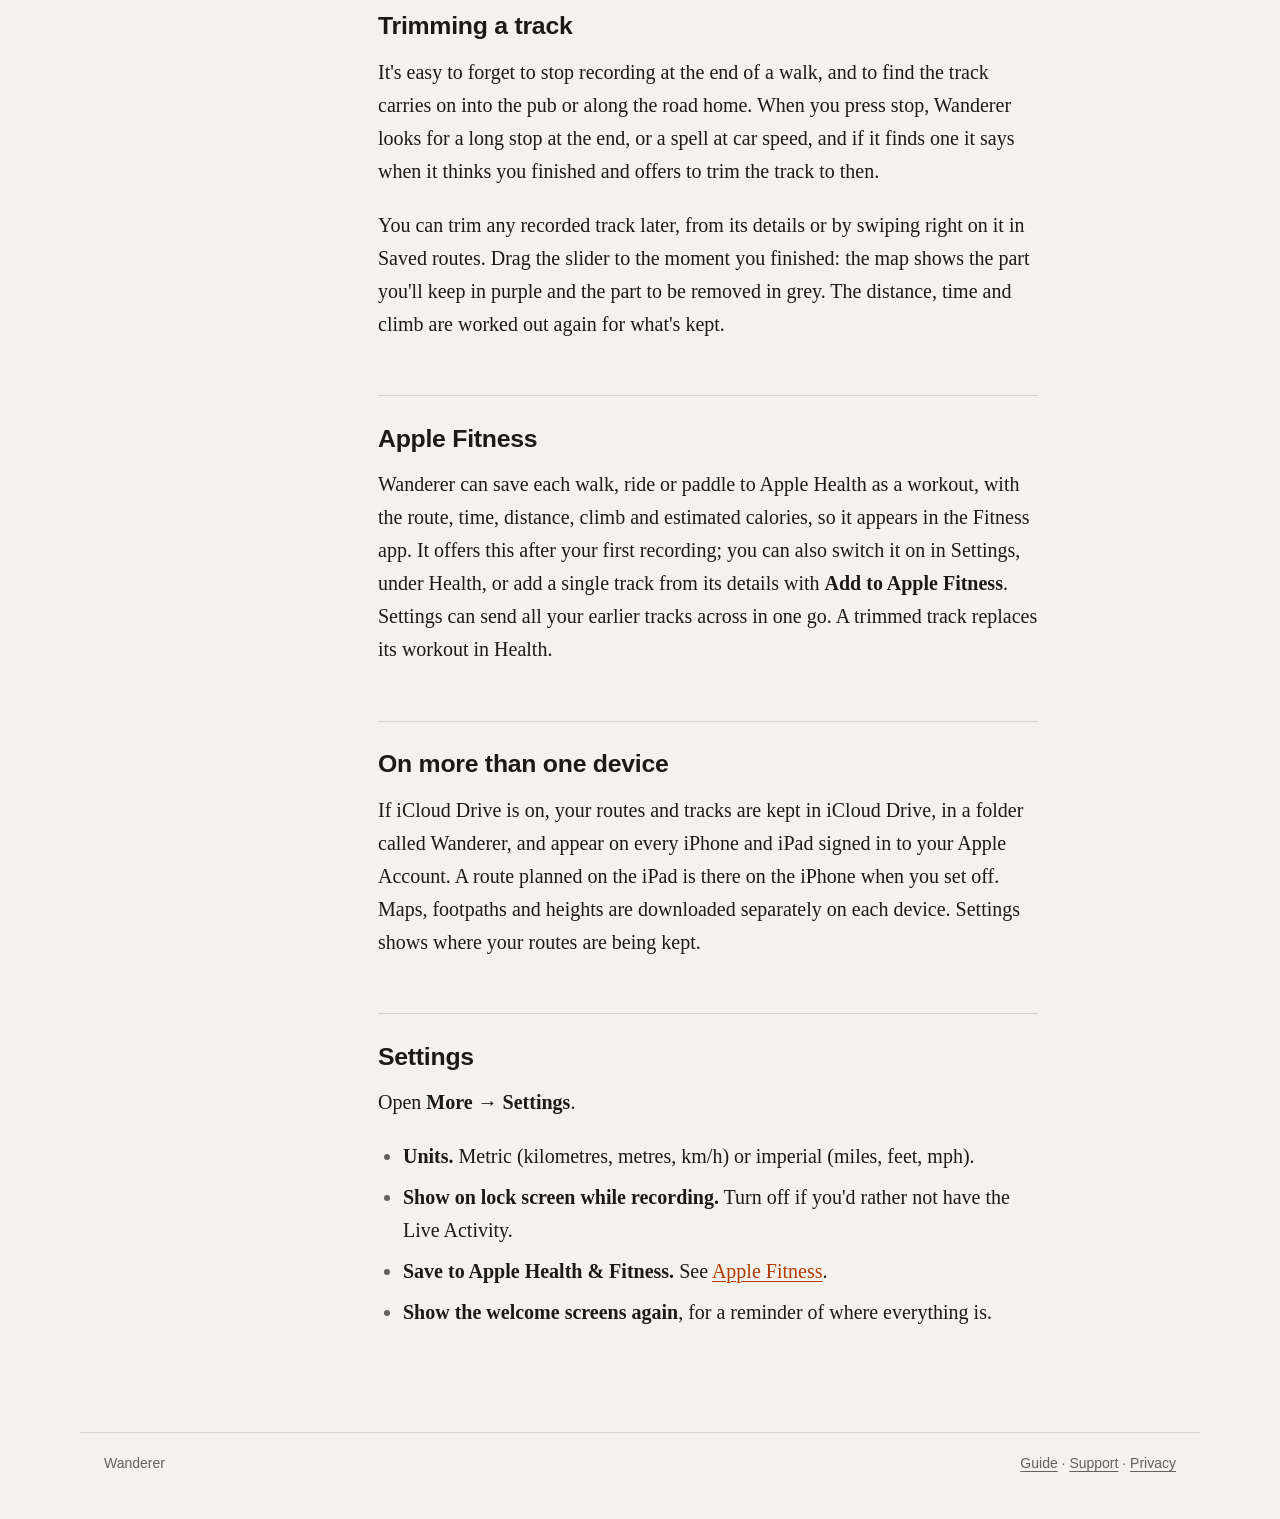
==== commit 1055aec9: "Guide: Map layers, and Saved routes and Settings as separate menu items Co-Authored-By: Claude Opus " ====
--- a/guide.html
+++ b/guide.html
@@ -4,7 +4,7 @@
 <meta charset="utf-8">
 <meta name="viewport" content="width=device-width, initial-scale=1, viewport-fit=cover">
 <title>Guide · Wanderer</title>
-<meta name="description" content="How to use Wanderer: the map, offline areas, recording, planning, suggested loops, saved routes and settings.">
+<meta name="description" content="How to use Wanderer: the map, map layers, offline areas, recording, planning, suggested loops, saved routes and settings.">
 <link rel="icon" href="img/icon.png">
 <link rel="apple-touch-icon" href="img/apple-touch-icon.png">
 <link rel="stylesheet" href="site.css">
@@ -18,6 +18,7 @@
 <main class="doc gutter">
   <ol class="contents">
     <li><a href="#map">The map</a></li>
+    <li><a href="#layers">Map layers</a></li>
     <li><a href="#search">Search</a></li>
     <li><a href="#offline">Offline</a></li>
     <li><a href="#recording">Recording</a></li>
@@ -39,10 +40,13 @@
     <p>The three buttons on the right are, from the top:</p>
     <ul>
       <li><strong>Compass.</strong> Turns the map so the way you're facing is up. Tap again for north up. The needle always points to north.</li>
-      <li><strong>More (⋯).</strong> The map style, downloading an area for offline use, showing downloaded footpaths, and your saved routes and settings.</li>
+      <li><strong>More (⋯).</strong> Your saved routes, the map layers, downloading an area for offline use, and settings.</li>
       <li><strong>Location.</strong> Brings the map back to you and follows you as you move.</li>
     </ul>
     <p>Bottom left are the scale bar and the map you're looking at, such as <em>1:25 000 Explorer</em>. The Explorer map appears as you zoom in and the Landranger map as you zoom out.</p>
+
+    <h2 id="layers">Map layers</h2>
+    <p>Open <strong>More → Map layers</strong> to choose what the map shows. Under <em>Base map</em>, pick the Explorer map (Ordnance Survey's 1:25 000 and 1:50 000 maps), or a cleaner outdoor, road or pale map. Under <em>Overlays</em>, switch on <em>Footpaths</em> to draw the paths Wanderer uses for planning on top of the map, coloured by right of way: green for public footpaths, orange for bridleways and purple for byways. They appear once you zoom in, for areas you've downloaded or planned in. The bottom of the screen shows how many saved routes are on the map, with a button to hide them all.</p>
 
     <h2 id="search">Search</h2>
     <p>Tap the magnifying glass beside the grid reference to search for a town, a fell, a lake, a postcode or a grid reference such as <em>NY 215 072</em>. Places with exactly the name you typed come first, then towns, hills and water ahead of streets, nearest first. Tap a result to move the map there; an orange dot marks the spot.</p>
@@ -82,7 +86,7 @@
     <p>Wanderer follows the route you've just planned, or, if there isn't one, the saved route shown on the map, when only one is shown.</p>
 
     <h2 id="saved">Saved routes</h2>
-    <p>Open <strong>More → Saved routes &amp; settings</strong>. Planned routes and recorded tracks are listed together, newest first; the buttons at the top show just one kind. The eye on each row shows or hides it on the map, and any number can be shown at once. Swipe left to delete; swipe right on a planned route to edit it, or on a recorded track to trim it. The share button sends a GPX file.</p>
+    <p>Open <strong>More → Saved routes</strong>. Planned routes and recorded tracks are listed together, newest first; the buttons at the top show just one kind. The eye on each row shows or hides it on the map, and any number can be shown at once. Swipe left to delete; swipe right on a planned route to edit it, or on a recorded track to trim it. The share button sends a GPX file.</p>
     <p>Tap a row for its details: a map, the figures, a height profile and, for a planned route, an estimated time, worked out from the distance and the climb. From there you can show it on the map, edit or trim it, rename it, share it or delete it.</p>
     <p>Editing a planned route reopens it in the planner, where you can add points to the end or take them off with Undo; saving updates the route. Points in the middle can't yet be moved.</p>
 
@@ -97,7 +101,7 @@
     <p>If iCloud Drive is on, your routes and tracks are kept in iCloud Drive, in a folder called Wanderer, and appear on every iPhone and iPad signed in to your Apple Account. A route planned on the iPad is there on the iPhone when you set off. Maps, footpaths and heights are downloaded separately on each device. Settings shows where your routes are being kept.</p>
 
     <h2 id="settings">Settings</h2>
-    <p>Settings is at the bottom of the saved routes list.</p>
+    <p>Open <strong>More → Settings</strong>.</p>
     <ul>
       <li><strong>Units.</strong> Metric (kilometres, metres, km/h) or imperial (miles, feet, mph).</li>
       <li><strong>Show on lock screen while recording.</strong> Turn off if you'd rather not have the Live Activity.</li>
